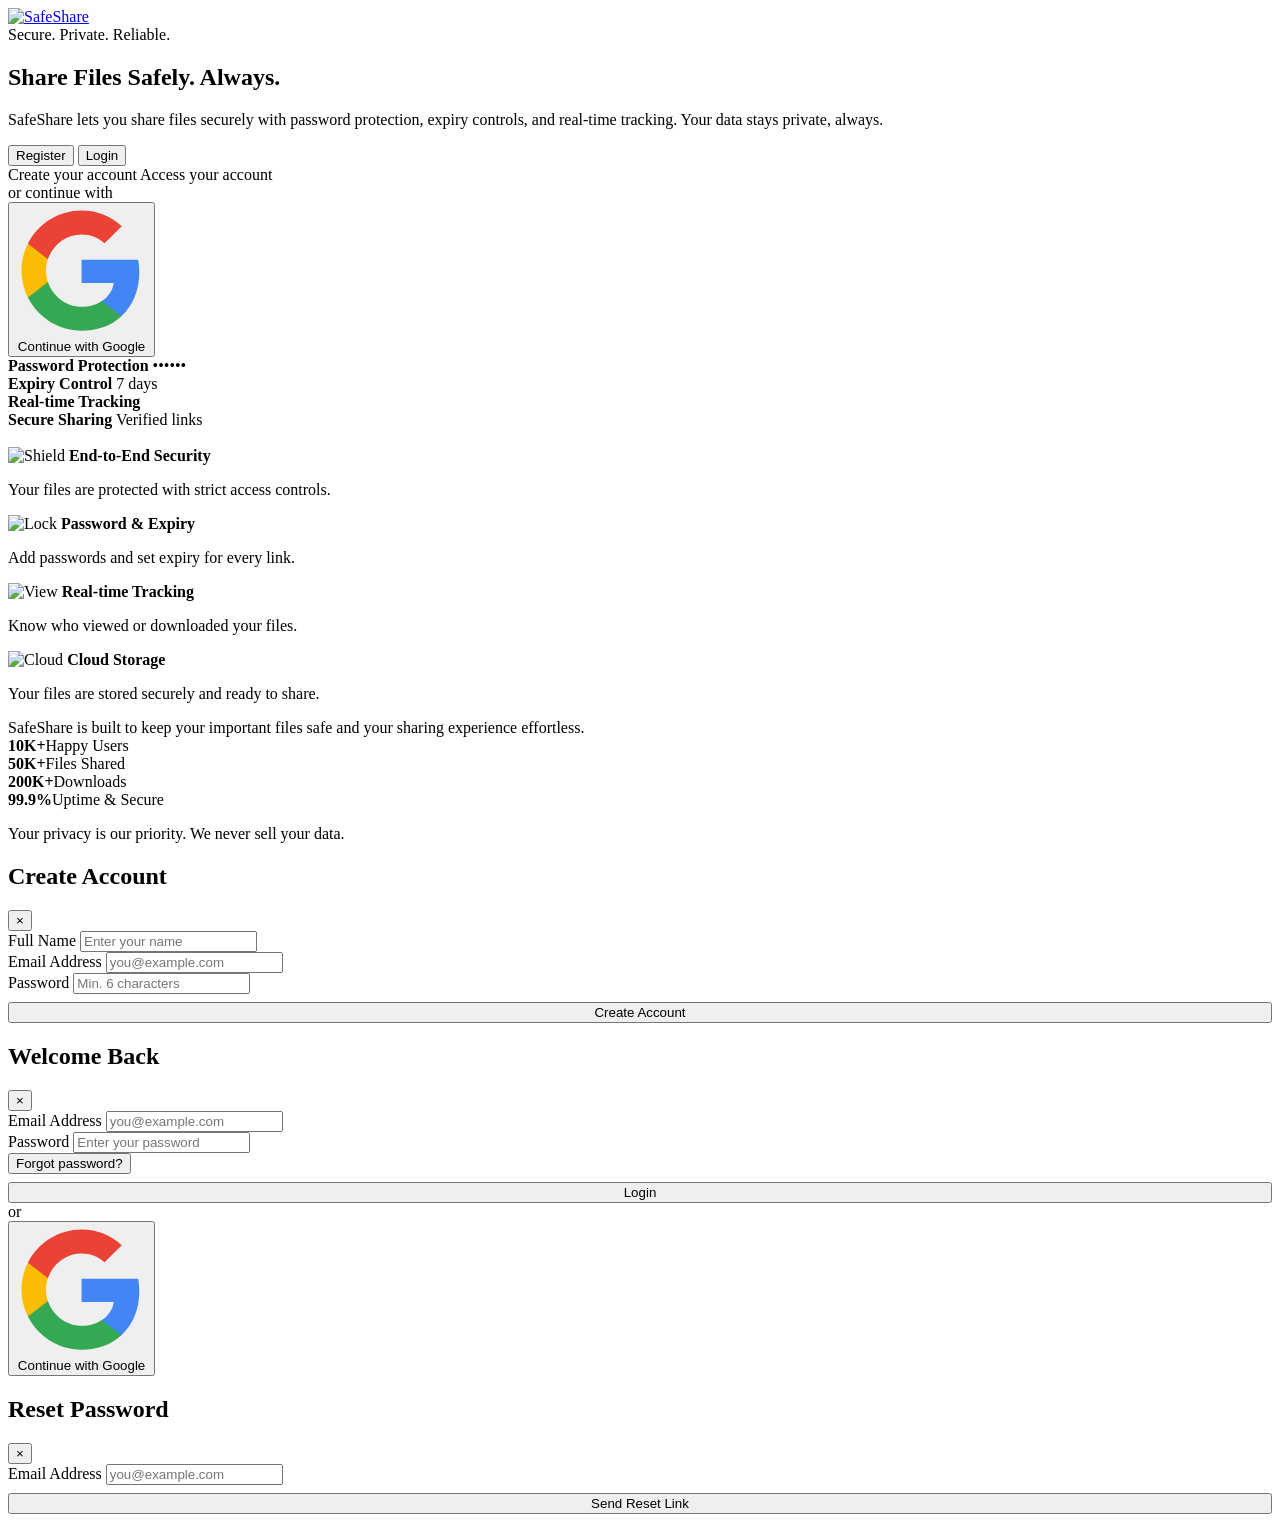
==== src/main/resources/static/index.html @ cded7f57 "feat(ui): replace text badges with custom image icons on landing page" ====
<!DOCTYPE html>
<html lang="en">
<head>
    <meta charset="UTF-8">
    <meta name="viewport" content="width=device-width, initial-scale=1.0">
    <meta name="description" content="SafeShare — Securely share files with password protection, expiry controls, and download tracking.">
    <title>SafeShare — Secure File Sharing</title>
    <link rel="icon" href="/images/favicon.png">
    <link rel="preconnect" href="https://fonts.googleapis.com">
    <link rel="preconnect" href="https://fonts.gstatic.com" crossorigin>
    <link href="https://fonts.googleapis.com/css2?family=Inter:wght@400;500;600;700;800&display=swap" rel="stylesheet">
    <link rel="stylesheet" href="/css/style.css">
    <link rel="stylesheet" href="/css/mobile.css">
</head>
<body>
    <!-- Landing Page -->
    <div class="landing-page">
        <header class="landing-nav">
            <a href="/index.html" class="landing-brand">
                <img src="/images/icon.png" alt="SafeShare">
            </a>
        </header>

        <main class="landing-shell">
            <section class="landing-hero">
                <div class="landing-copy">
                    <div class="landing-pill">Secure. Private. Reliable.</div>
                    <h1>Share Files Safely. <span>Always.</span></h1>
                    <p class="landing-tagline">SafeShare lets you share files securely with password protection, expiry controls, and real-time tracking. Your data stays private, always.</p>

                    <div class="landing-buttons">
                        <button class="btn btn-primary btn-lg" id="registerHeroBtn">Register</button>
                        <button class="btn btn-primary btn-lg" id="loginBtn">Login</button>
                    </div>
                    <div class="landing-button-notes">
                        <span>Create your account</span>
                        <span>Access your account</span>
                    </div>

                    <div class="landing-divider"><span>or continue with</span></div>
                    <button class="btn-google landing-google" id="googleLoginBtn">
                        <svg viewBox="0 0 24 24"><path fill="#4285F4" d="M22.56 12.25c0-.78-.07-1.53-.2-2.25H12v4.26h5.92a5.06 5.06 0 0 1-2.2 3.32v2.77h3.57c2.08-1.92 3.28-4.74 3.28-8.1z"/><path fill="#34A853" d="M12 23c2.97 0 5.46-.98 7.28-2.66l-3.57-2.77c-.98.66-2.23 1.06-3.71 1.06-2.86 0-5.29-1.93-6.16-4.53H2.18v2.84C3.99 20.53 7.7 23 12 23z"/><path fill="#FBBC05" d="M5.84 14.09c-.22-.66-.35-1.36-.35-2.09s.13-1.43.35-2.09V7.07H2.18C1.43 8.55 1 10.22 1 12s.43 3.45 1.18 4.93l2.85-2.22.81-.62z"/><path fill="#EA4335" d="M12 5.38c1.62 0 3.06.56 4.21 1.64l3.15-3.15C17.45 2.09 14.97 1 12 1 7.7 1 3.99 3.47 2.18 7.07l3.66 2.84c.87-2.6 3.3-4.53 6.16-4.53z"/></svg>
                        Continue with Google
                    </button>
                </div>

                <div class="landing-visual" aria-hidden="true">
                    <div class="hero-card hero-card-password">
                        <strong>Password Protection</strong>
                        <span>••••••</span>
                    </div>
                    <div class="hero-card hero-card-expiry">
                        <strong>Expiry Control</strong>
                        <span>7 days</span>
                    </div>
                    <div class="hero-card hero-card-tracking">
                        <strong>Real-time Tracking</strong>
                        <span class="mini-chart"></span>
                    </div>
                    <div class="hero-card hero-card-sharing">
                        <strong>Secure Sharing</strong>
                        <span>Verified links</span>
                    </div>
                    <div class="hero-emblem">
                        <img src="/images/favicon.png" alt="">
                    </div>
                </div>
            </section>

            <section class="landing-features" aria-label="SafeShare features">
                <div class="landing-feature">
                    <img src="/images/shield.png" alt="Shield" class="feature-icon">
                    <strong>End-to-End Security</strong>
                    <p>Your files are protected with strict access controls.</p>
                </div>
                <div class="landing-feature">
                    <img src="/images/lock.png" alt="Lock" class="feature-icon">
                    <strong>Password & Expiry</strong>
                    <p>Add passwords and set expiry for every link.</p>
                </div>
                <div class="landing-feature">
                    <img src="/images/view.png" alt="View" class="feature-icon">
                    <strong>Real-time Tracking</strong>
                    <p>Know who viewed or downloaded your files.</p>
                </div>
                <div class="landing-feature">
                    <img src="/images/cloud.png" alt="Cloud" class="feature-icon">
                    <strong>Cloud Storage</strong>
                    <p>Your files are stored securely and ready to share.</p>
                </div>
            </section>

            <section class="landing-stats" aria-label="SafeShare trust stats">
                <div class="landing-stat-intro">SafeShare is built to keep your important files safe and your sharing experience effortless.</div>
                <div><strong>10K+</strong><span>Happy Users</span></div>
                <div><strong>50K+</strong><span>Files Shared</span></div>
                <div><strong>200K+</strong><span>Downloads</span></div>
                <div><strong>99.9%</strong><span>Uptime & Secure</span></div>
            </section>

            <p class="landing-privacy">Your privacy is our priority. We never sell your data.</p>
        </main>
    </div>

    <!-- Register Modal -->
    <div class="modal-overlay" id="registerModal">
        <div class="modal">
            <div class="modal-header">
                <h2>Create Account</h2>
                <button class="modal-close" type="button" aria-label="Close">&times;</button>
            </div>
            <div class="modal-alert" id="registerAlert"></div>
            <form id="registerForm">
                <div class="form-group">
                    <label for="regName">Full Name</label>
                    <input type="text" class="form-control" id="regName" placeholder="Enter your name" required>
                </div>
                <div class="form-group">
                    <label for="regEmail">Email Address</label>
                    <input type="email" class="form-control" id="regEmail" placeholder="you@example.com" required>
                </div>
                <div class="form-group">
                    <label for="regPassword">Password</label>
                    <input type="password" class="form-control" id="regPassword" placeholder="Min. 6 characters" minlength="6" required>
                </div>
                <button type="submit" class="btn btn-primary btn-lg" style="width:100%;margin-top:8px">Create Account</button>
            </form>
        </div>
    </div>

    <!-- Login Modal -->
    <div class="modal-overlay" id="loginModal">
        <div class="modal">
            <div class="modal-header">
                <h2>Welcome Back</h2>
                <button class="modal-close" type="button" aria-label="Close">&times;</button>
            </div>
            <div class="modal-alert" id="loginAlert"></div>
            <form id="loginForm">
                <div class="form-group">
                    <label for="loginEmail">Email Address</label>
                    <input type="email" class="form-control" id="loginEmail" placeholder="you@example.com" required>
                </div>
                <div class="form-group">
                    <label for="loginPassword">Password</label>
                    <input type="password" class="form-control" id="loginPassword" placeholder="Enter your password" required>
                </div>
                <button type="button" class="btn btn-ghost btn-sm forgot-password-link" id="forgotPasswordBtn">Forgot password?</button>
                <button type="submit" class="btn btn-primary btn-lg" style="width:100%;margin-top:8px">Login</button>
            </form>
            <div class="modal-divider">or</div>
            <button class="btn-google" id="googleLoginModalBtn">
                <svg viewBox="0 0 24 24"><path fill="#4285F4" d="M22.56 12.25c0-.78-.07-1.53-.2-2.25H12v4.26h5.92a5.06 5.06 0 0 1-2.2 3.32v2.77h3.57c2.08-1.92 3.28-4.74 3.28-8.1z"/><path fill="#34A853" d="M12 23c2.97 0 5.46-.98 7.28-2.66l-3.57-2.77c-.98.66-2.23 1.06-3.71 1.06-2.86 0-5.29-1.93-6.16-4.53H2.18v2.84C3.99 20.53 7.7 23 12 23z"/><path fill="#FBBC05" d="M5.84 14.09c-.22-.66-.35-1.36-.35-2.09s.13-1.43.35-2.09V7.07H2.18C1.43 8.55 1 10.22 1 12s.43 3.45 1.18 4.93l2.85-2.22.81-.62z"/><path fill="#EA4335" d="M12 5.38c1.62 0 3.06.56 4.21 1.64l3.15-3.15C17.45 2.09 14.97 1 12 1 7.7 1 3.99 3.47 2.18 7.07l3.66 2.84c.87-2.6 3.3-4.53 6.16-4.53z"/></svg>
                Continue with Google
            </button>
        </div>
    </div>

    <!-- Forgot Password Modal -->
    <div class="modal-overlay" id="forgotPasswordModal">
        <div class="modal">
            <div class="modal-header">
                <h2>Reset Password</h2>
                <button class="modal-close" type="button" aria-label="Close">&times;</button>
            </div>
            <div class="modal-alert" id="forgotPasswordAlert"></div>
            <form id="forgotPasswordForm">
                <div class="form-group">
                    <label for="forgotEmail">Email Address</label>
                    <input type="email" class="form-control" id="forgotEmail" placeholder="you@example.com" required>
                </div>
                <button type="submit" class="btn btn-primary btn-lg" style="width:100%;margin-top:8px">Send Reset Link</button>
            </form>
        </div>
    </div>

    <script src="/js/api.js"></script>
    <script src="/js/auth.js"></script>
</body>
</html>
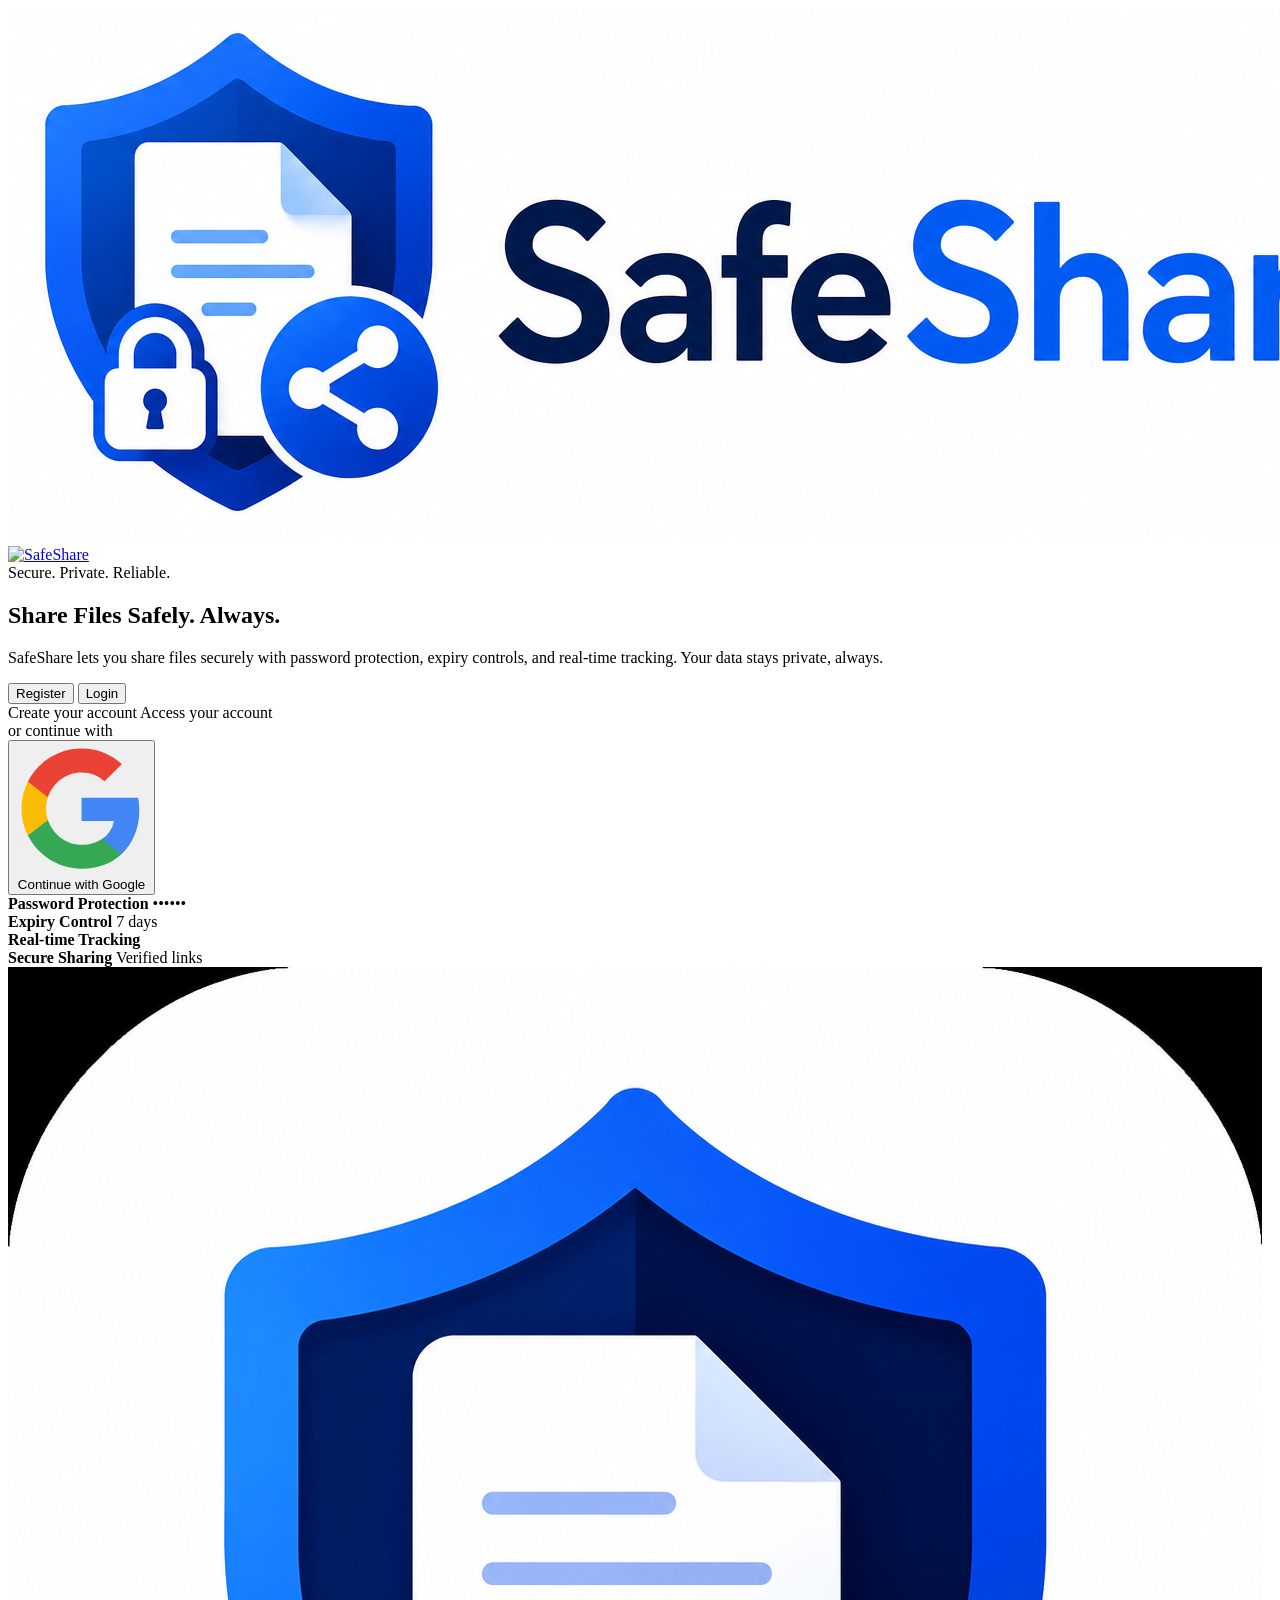
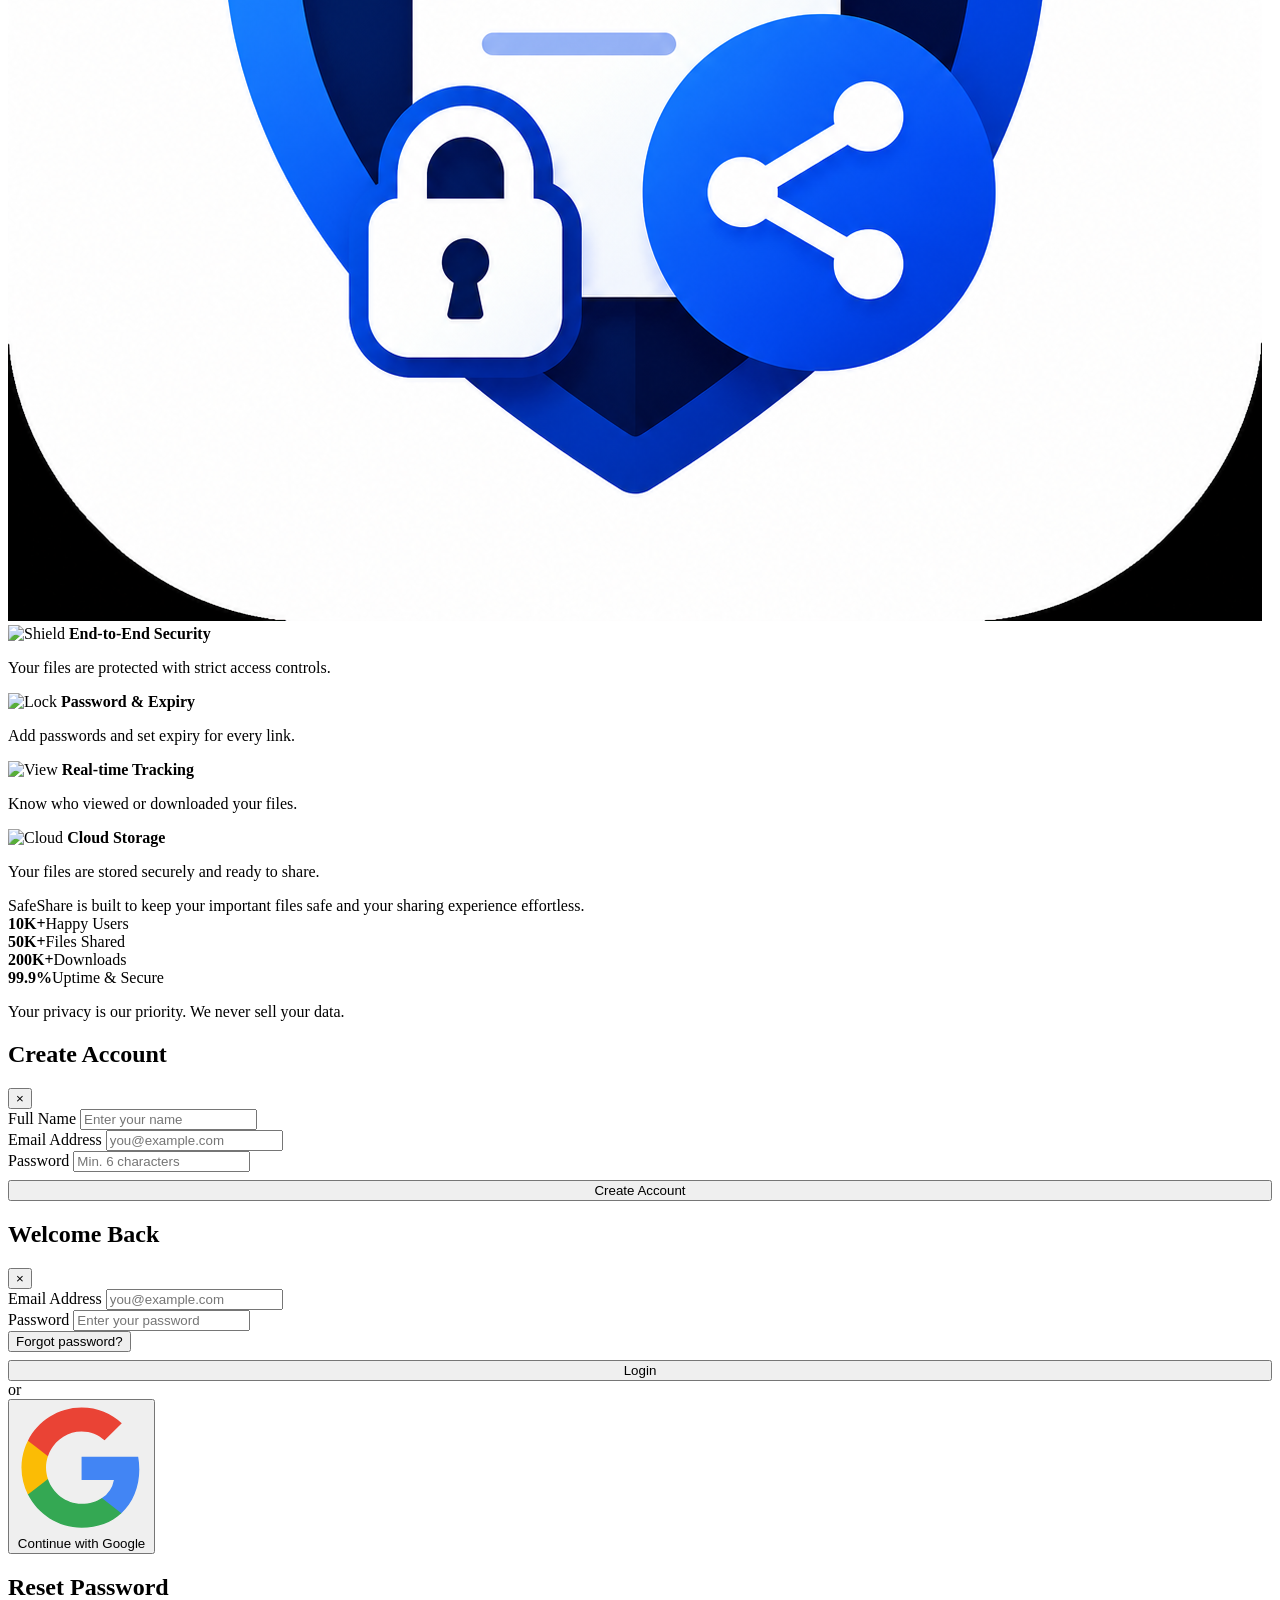
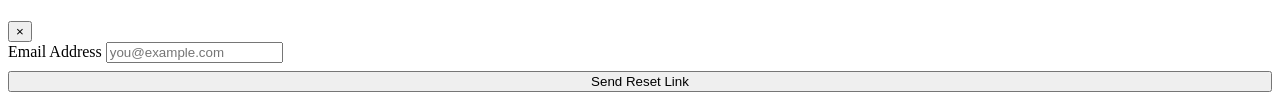
==== commit 854ebae6: "fix(ui): use specific mobile icon on landing page" ====
--- a/src/main/resources/static/index.html
+++ b/src/main/resources/static/index.html
@@ -17,7 +17,8 @@
     <div class="landing-page">
         <header class="landing-nav">
             <a href="/index.html" class="landing-brand">
-                <img src="/images/icon.png" alt="SafeShare">
+                <img src="/images/icon.png" alt="SafeShare" class="logo-desktop">
+                <img src="/images/mobile-icon.png" alt="SafeShare" class="logo-mobile">
             </a>
         </header>
 
@@ -55,7 +56,13 @@
                     </div>
                     <div class="hero-card hero-card-tracking">
                         <strong>Real-time Tracking</strong>
-                        <span class="mini-chart"></span>
+                        <div class="mini-chart-bars">
+                            <div class="bar"></div>
+                            <div class="bar"></div>
+                            <div class="bar"></div>
+                            <div class="bar"></div>
+                            <div class="bar"></div>
+                        </div>
                     </div>
                     <div class="hero-card hero-card-sharing">
                         <strong>Secure Sharing</strong>
